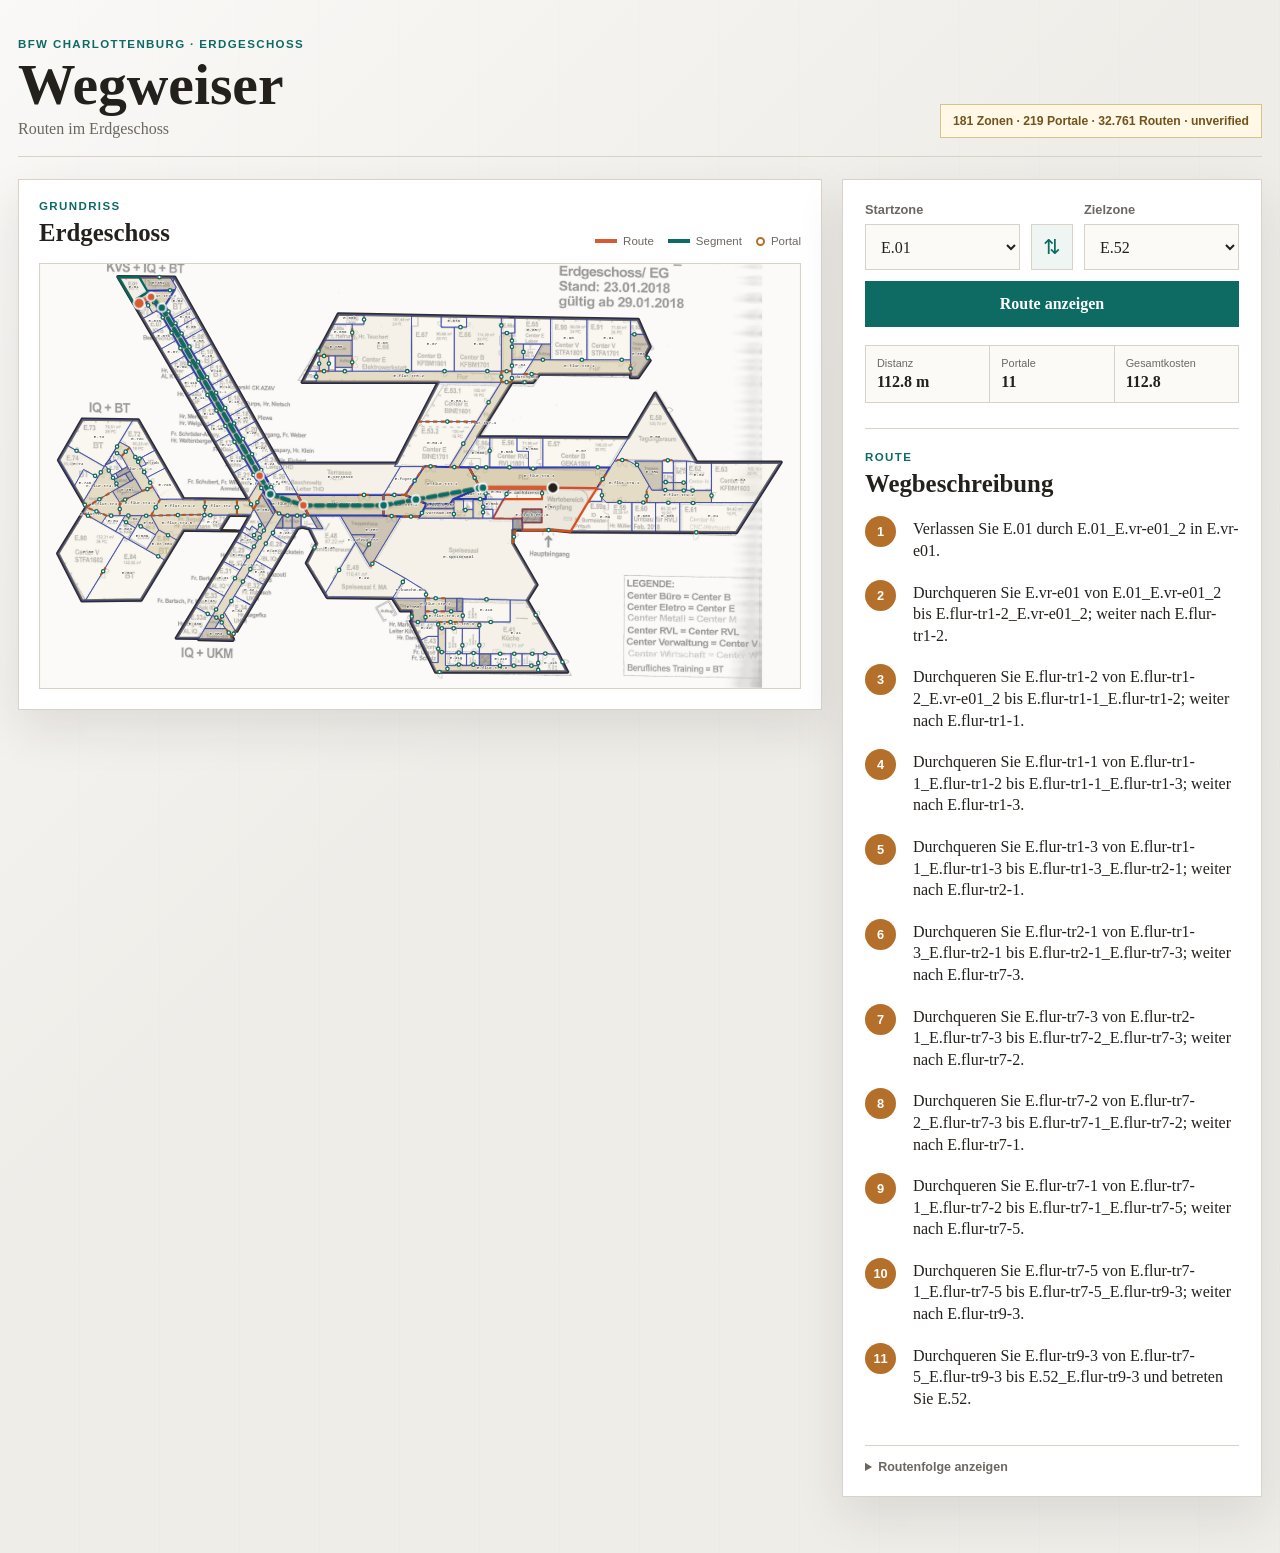
==== web/eg.html @ adda01b3 "Add EG prototype" ====
<!DOCTYPE html>
<html lang="de">
<head>
    <meta charset="UTF-8">
    <meta name="viewport" content="width=device-width, initial-scale=1.0">
    <meta name="theme-color" content="#efede8">
    <title>Wegweiser · EG-Prototyp</title>
    <link rel="stylesheet" href="eg.css?v=2">
</head>
<body>
    <main class="app-shell">
        <header class="page-header">
            <div>
                <p class="eyebrow">BFW CHARLOTTENBURG · ERDGESCHOSS</p>
                <h1>Wegweiser</h1>
                <p class="intro">Routen im Erdgeschoss</p>
            </div>
            <div class="model-status" id="model-status" role="status">Routendaten werden geladen</div>
        </header>

        <section class="workspace" aria-label="Routenplanung">
            <section class="map-panel" aria-labelledby="map-title">
                <div class="map-heading">
                    <div>
                        <p class="section-kicker">GRUNDRISS</p>
                        <h2 id="map-title">Erdgeschoss</h2>
                    </div>
                    <div class="legend" aria-label="Legende">
                        <span><i class="swatch"></i>Route</span>
                        <span><i class="swatch swatch-transit"></i>Segment</span>
                        <span><i class="swatch swatch-portal"></i>Portal</span>
                    </div>
                </div>
                <div class="map-frame" id="map-frame">
                    <div id="floor-plan" aria-label="Grundriss"></div>
                    <svg id="route-overlay" viewBox="0 0 1790 1000" preserveAspectRatio="xMidYMid meet" aria-hidden="true">
                        <g id="route-segments"></g>
                        <g id="route-markers"></g>
                    </svg>
                    <p class="map-unavailable" id="map-unavailable">Der Grundriss wird ergänzt.</p>
                </div>
            </section>

            <aside class="route-panel">
                <form id="route-form">
                    <div class="field-group">
                        <label for="start-zone">Startzone</label>
                        <select id="start-zone" name="start-zone" required></select>
                    </div>
                    <button class="swap-button" id="swap-zones" type="button" aria-label="Start und Ziel tauschen" title="Start und Ziel tauschen">⇅</button>
                    <div class="field-group">
                        <label for="target-zone">Zielzone</label>
                        <select id="target-zone" name="target-zone" required></select>
                    </div>
                    <button class="route-button" type="submit">Route anzeigen</button>
                </form>

                <div class="route-summary" id="route-summary" hidden>
                    <div class="summary-row"><span>Distanz</span><strong id="route-distance">–</strong></div>
                    <div class="summary-row"><span>Portale</span><strong id="route-portal-count">–</strong></div>
                    <div class="summary-row"><span>Gesamtkosten</span><strong id="route-cost">–</strong></div>
                </div>

                <section class="instructions" aria-labelledby="instructions-title">
                    <p class="section-kicker">ROUTE</p>
                    <h2 id="instructions-title">Wegbeschreibung</h2>
                    <ol id="instruction-list"></ol>
                    <p class="empty-state" id="empty-state">Start und Ziel wählen, um eine Route anzuzeigen.</p>
                </section>

                <details class="route-data">
                    <summary>Routenfolge anzeigen</summary>
                    <code id="canonical-route"></code>
                    <div id="state-chain" class="state-chain"></div>
                </details>
            </aside>
        </section>
    </main>
    <script src="eg.js"></script>
</body>
</html>
---- web/eg.css ----
@import url("east_wing.css");

.map-frame { aspect-ratio: 1790 / 1000; }
.map-unavailable {
    position: absolute;
    inset: 0;
    display: grid;
    place-items: center;
    margin: 0;
    color: var(--muted);
    background:
        linear-gradient(135deg, rgba(255, 255, 255, 0.7), transparent 55%),
        repeating-linear-gradient(0deg, transparent 0 39px, rgba(36, 33, 29, 0.035) 40px),
        repeating-linear-gradient(90deg, transparent 0 39px, rgba(36, 33, 29, 0.035) 40px),
        #f8f7f3;
    font: 600 0.95rem "Trebuchet MS", sans-serif;
}
.map-unavailable[hidden] { display: none; }
.model-status[data-unverified] { border-color: #d8c28d; color: #72531d; background: #fff8e6; }

@media (max-width: 680px) {
    .map-frame { min-height: 0; }
    .model-status { max-width: 100%; white-space: normal; overflow-wrap: anywhere; }
}
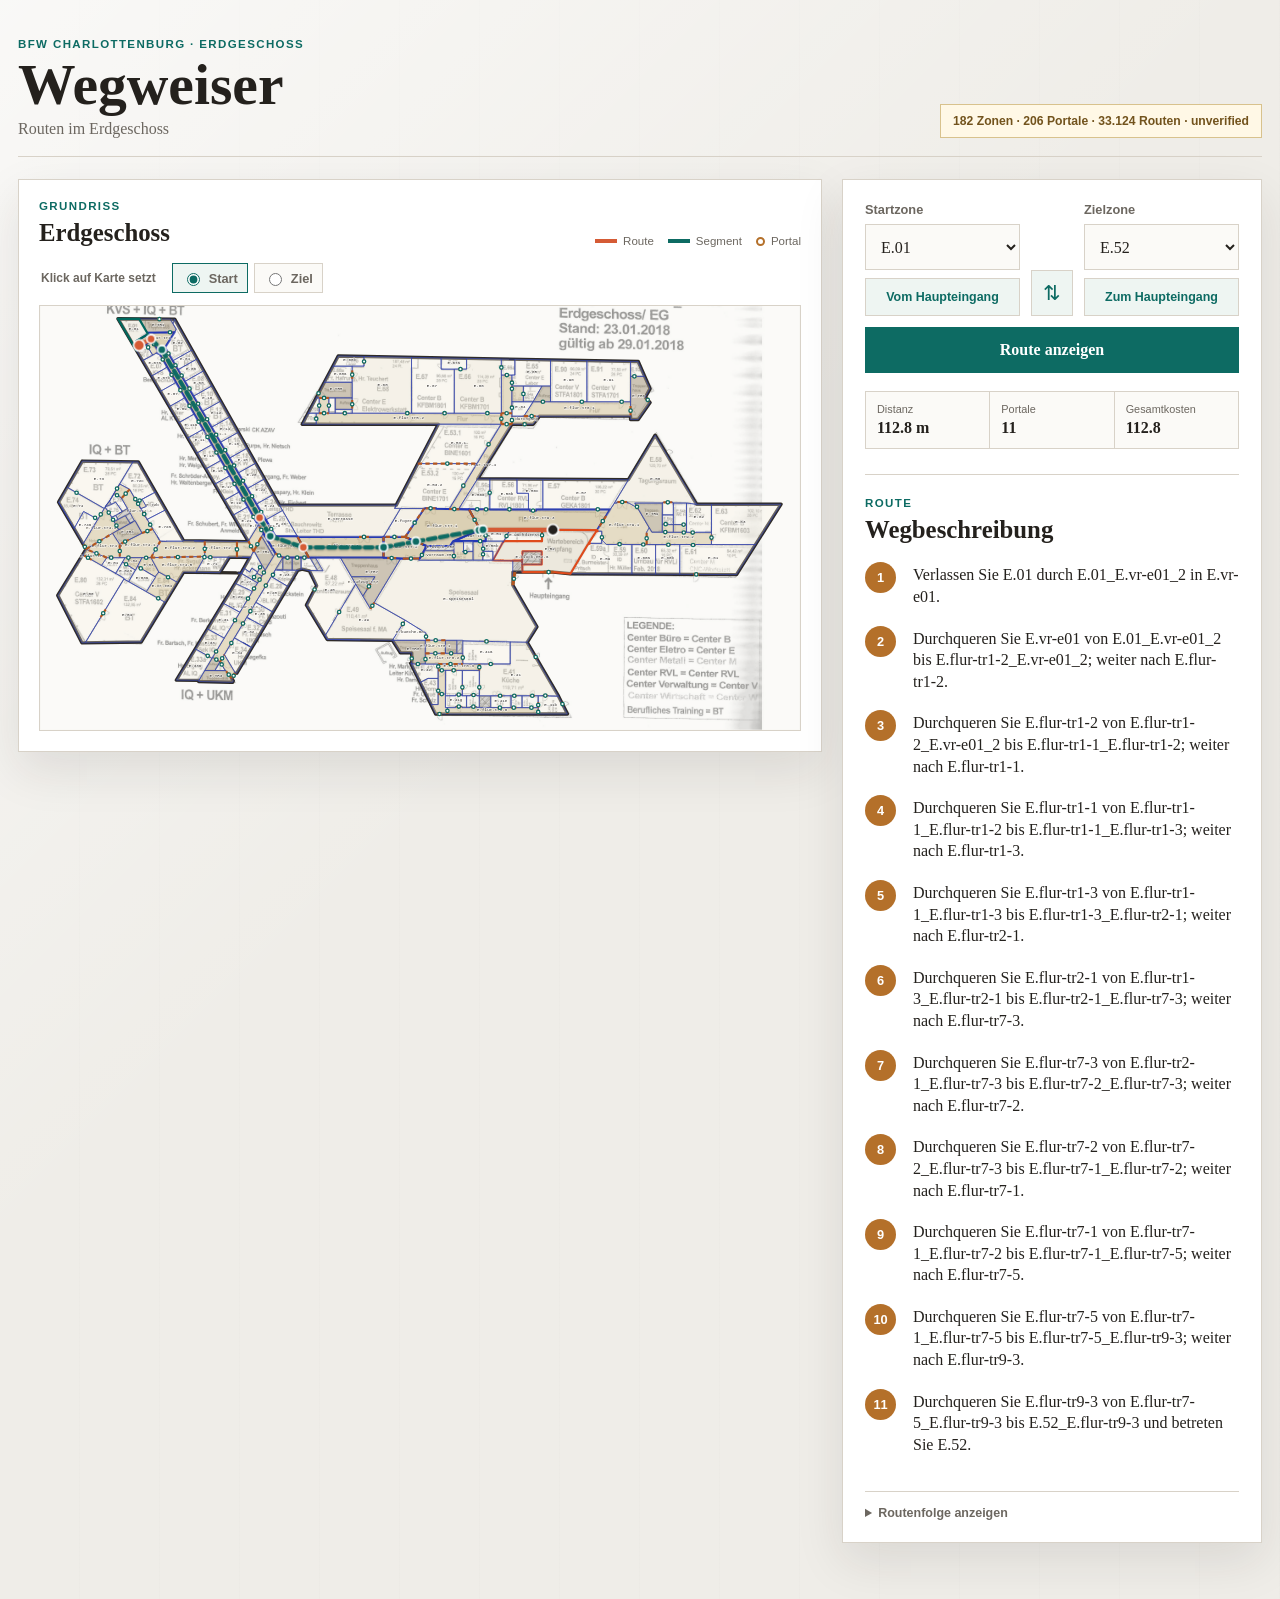
==== commit b287f2f3: "Add click-to-set route zones and main-entrance buttons Let users set Start or Ziel by clicking selec" ====
--- a/web/eg.html
+++ b/web/eg.html
@@ -31,6 +31,11 @@
                         <span><i class="swatch swatch-portal"></i>Portal</span>
                     </div>
                 </div>
+                <fieldset class="map-pick-mode" aria-label="Auf Karte auswählen als">
+                    <legend>Klick auf Karte setzt</legend>
+                    <label class="is-selected"><input type="radio" name="map-pick-endpoint" value="start" checked><span>Start</span></label>
+                    <label><input type="radio" name="map-pick-endpoint" value="target"><span>Ziel</span></label>
+                </fieldset>
                 <div class="map-frame" id="map-frame">
                     <div id="floor-plan" aria-label="Grundriss"></div>
                     <svg id="route-overlay" viewBox="0 0 1790 1000" preserveAspectRatio="xMidYMid meet" aria-hidden="true">
@@ -46,11 +51,13 @@
                     <div class="field-group">
                         <label for="start-zone">Startzone</label>
                         <select id="start-zone" name="start-zone" required></select>
+                        <button class="entrance-button" id="start-entrance" type="button" disabled>Vom Haupteingang</button>
                     </div>
                     <button class="swap-button" id="swap-zones" type="button" aria-label="Start und Ziel tauschen" title="Start und Ziel tauschen">⇅</button>
                     <div class="field-group">
                         <label for="target-zone">Zielzone</label>
                         <select id="target-zone" name="target-zone" required></select>
+                        <button class="entrance-button" id="target-entrance" type="button" disabled>Zum Haupteingang</button>
                     </div>
                     <button class="route-button" type="submit">Route anzeigen</button>
                 </form>
--- a/web/eg.css
+++ b/web/eg.css
@@ -1,6 +1,49 @@
 @import url("east_wing.css");
 
 .map-frame { aspect-ratio: 1790 / 1000; }
+.map-pick-mode {
+    display: flex;
+    align-items: center;
+    gap: 6px;
+    margin: 0 0 12px;
+    padding: 0;
+    border: 0;
+}
+.map-pick-mode legend {
+    float: left;
+    margin-right: 8px;
+    color: var(--muted);
+    font: 700 0.75rem "Trebuchet MS", sans-serif;
+}
+.map-pick-mode label {
+    display: inline-flex;
+    align-items: center;
+    gap: 6px;
+    margin: 0;
+    padding: 6px 9px;
+    border: 1px solid var(--line);
+    background: #fbfaf7;
+    cursor: pointer;
+}
+.map-pick-mode label.is-selected { border-color: var(--green); background: #eef5f2; }
+.map-pick-mode input { accent-color: var(--green); }
+.entrance-button {
+    width: 100%;
+    min-height: 38px;
+    margin-top: 8px;
+    color: var(--green);
+    background: #eef5f2;
+    font: 700 0.78rem "Trebuchet MS", sans-serif;
+}
+.entrance-button:disabled { cursor: not-allowed; opacity: 0.55; }
+#floor-plan .map-zone-selectable { cursor: pointer; }
+#floor-plan .map-zone-selectable:hover {
+    filter: brightness(1.08);
+    stroke: var(--green);
+    stroke-width: 5;
+}
+#floor-plan .map-zone-passive { cursor: not-allowed; opacity: 0.5; }
+#floor-plan .zone-label { pointer-events: none; }
 .map-unavailable {
     position: absolute;
     inset: 0;
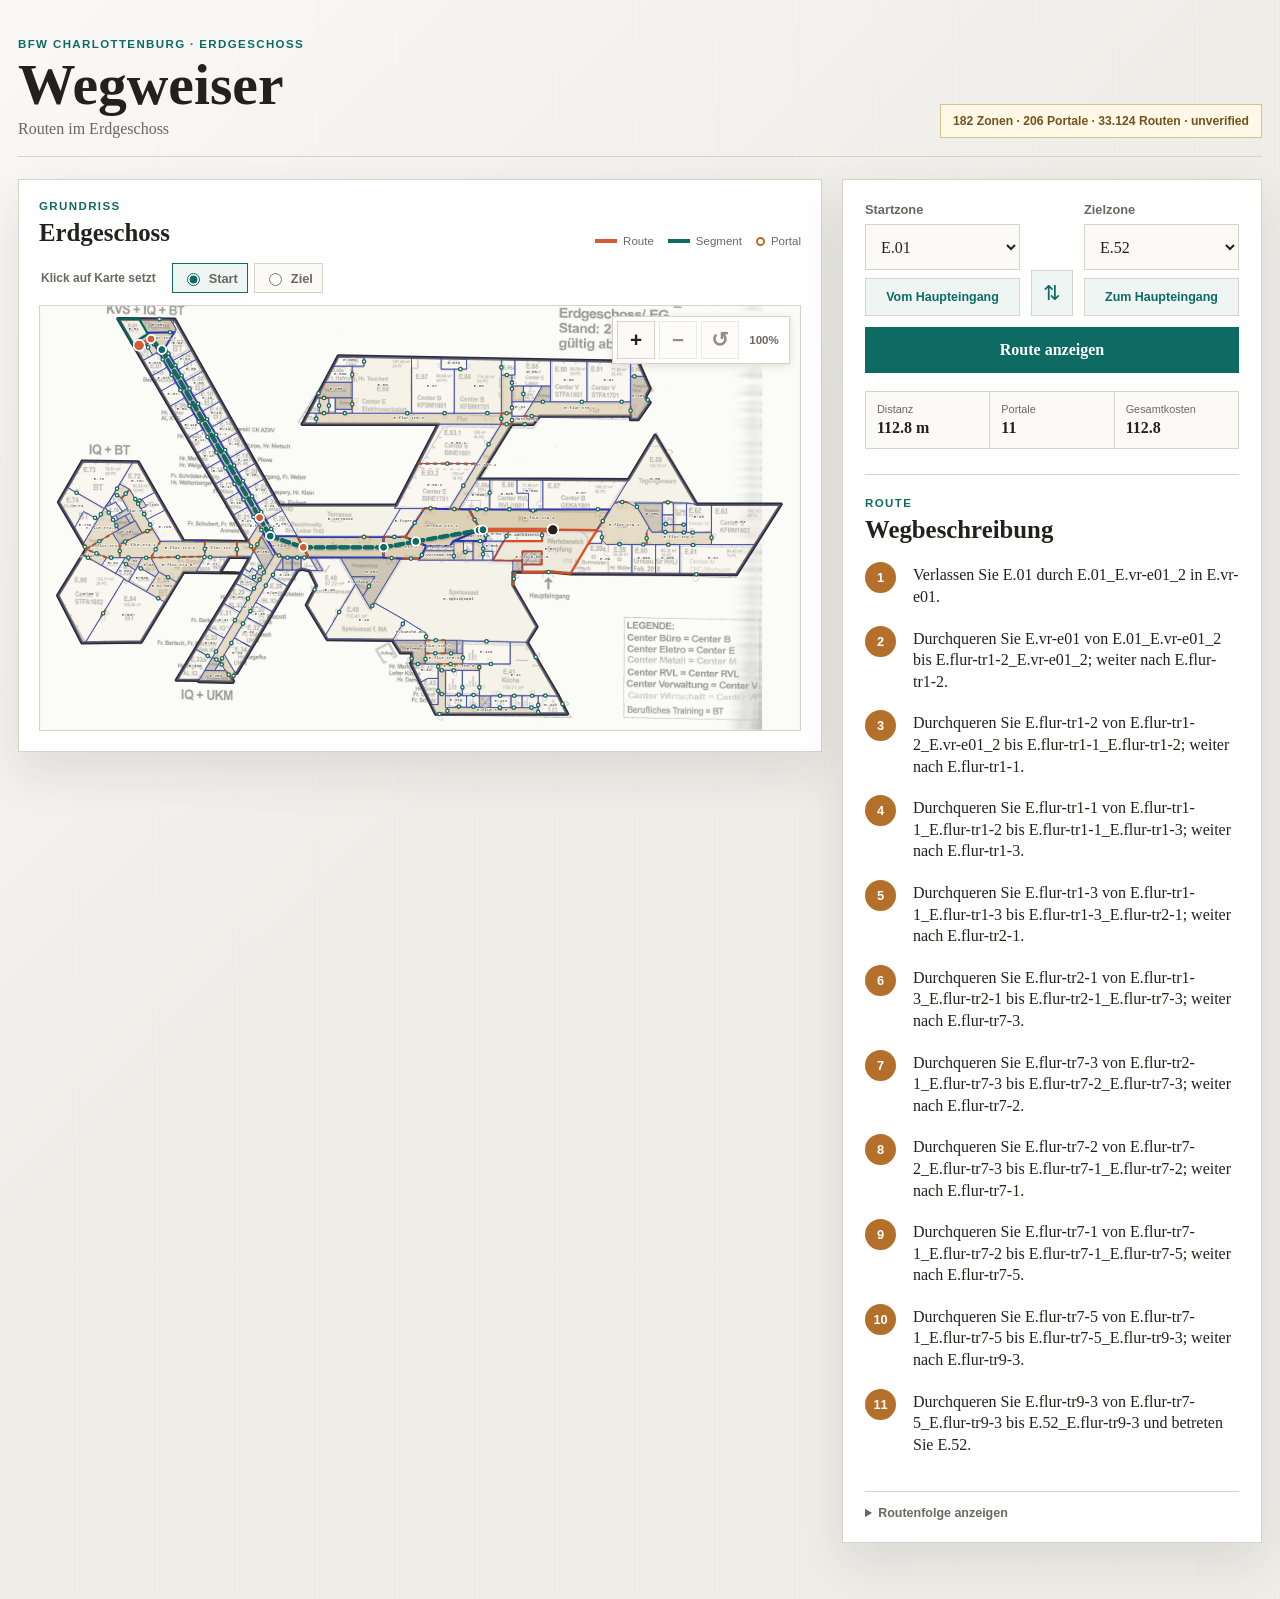
==== commit 225b88c3: "Add zoom and pan controls to EG route map - Transform the floor plan and route overlay together to p" ====
--- a/web/eg.html
+++ b/web/eg.html
@@ -37,11 +37,19 @@
                     <label><input type="radio" name="map-pick-endpoint" value="target"><span>Ziel</span></label>
                 </fieldset>
                 <div class="map-frame" id="map-frame">
-                    <div id="floor-plan" aria-label="Grundriss"></div>
-                    <svg id="route-overlay" viewBox="0 0 1790 1000" preserveAspectRatio="xMidYMid meet" aria-hidden="true">
-                        <g id="route-segments"></g>
-                        <g id="route-markers"></g>
-                    </svg>
+                    <div class="map-viewport" id="map-viewport">
+                        <div id="floor-plan" aria-label="Grundriss"></div>
+                        <svg id="route-overlay" viewBox="0 0 1790 1000" preserveAspectRatio="xMidYMid meet" aria-hidden="true">
+                            <g id="route-segments"></g>
+                            <g id="route-markers"></g>
+                        </svg>
+                    </div>
+                    <div class="map-zoom-controls" role="group" aria-label="Kartenausschnitt">
+                        <button id="zoom-in" type="button" aria-label="Karte vergrößern" title="Karte vergrößern">+</button>
+                        <button id="zoom-out" type="button" aria-label="Karte verkleinern" title="Karte verkleinern">−</button>
+                        <button id="zoom-reset" type="button" aria-label="Kartenansicht zurücksetzen" title="Kartenansicht zurücksetzen">↺</button>
+                        <output id="zoom-level" aria-live="polite">100%</output>
+                    </div>
                     <p class="map-unavailable" id="map-unavailable">Der Grundriss wird ergänzt.</p>
                 </div>
             </section>
--- a/web/eg.css
+++ b/web/eg.css
@@ -1,6 +1,48 @@
 @import url("east_wing.css");
 
-.map-frame { aspect-ratio: 1790 / 1000; }
+.map-frame { aspect-ratio: 1790 / 1000; touch-action: none; user-select: none; }
+.map-viewport {
+    position: absolute;
+    inset: 0;
+    transform-origin: top left;
+    will-change: transform;
+}
+.map-frame[data-panning="true"] { cursor: grabbing; }
+.map-frame[data-zoomed="true"] { cursor: grab; }
+.map-frame[data-panning="true"][data-zoomed="true"] { cursor: grabbing; }
+.map-zoom-controls {
+    position: absolute;
+    z-index: 2;
+    top: 10px;
+    right: 10px;
+    display: flex;
+    align-items: center;
+    gap: 4px;
+    padding: 4px;
+    border: 1px solid var(--line);
+    background: rgba(255, 255, 255, 0.96);
+    box-shadow: 0 2px 8px rgba(36, 33, 29, 0.12);
+}
+.map-zoom-controls button {
+    min-width: 38px;
+    min-height: 38px;
+    padding: 0 8px;
+    color: var(--ink);
+    background: #fbfaf7;
+    font: 700 1rem "Trebuchet MS", sans-serif;
+}
+.map-zoom-controls button:first-child,
+.map-zoom-controls button:nth-child(2),
+.map-zoom-controls button:nth-child(3) { font-size: 1.3rem; }
+.map-zoom-controls button:disabled { cursor: default; opacity: 0.5; }
+.map-zoom-controls output {
+    min-width: 42px;
+    padding: 0 4px;
+    color: var(--muted);
+    text-align: center;
+    font: 700 0.72rem "Trebuchet MS", sans-serif;
+}
+.map-frame[data-panning="true"] #floor-plan .map-zone-selectable { cursor: grabbing; }
 .map-pick-mode {
     display: flex;
     align-items: center;
@@ -63,5 +105,8 @@
 
 @media (max-width: 680px) {
     .map-frame { min-height: 0; }
+    .map-zoom-controls { top: 6px; right: 6px; gap: 2px; padding: 3px; }
+    .map-zoom-controls button { min-width: 34px; min-height: 34px; padding: 0 6px; }
+    .map-zoom-controls output { min-width: 36px; }
     .model-status { max-width: 100%; white-space: normal; overflow-wrap: anywhere; }
 }
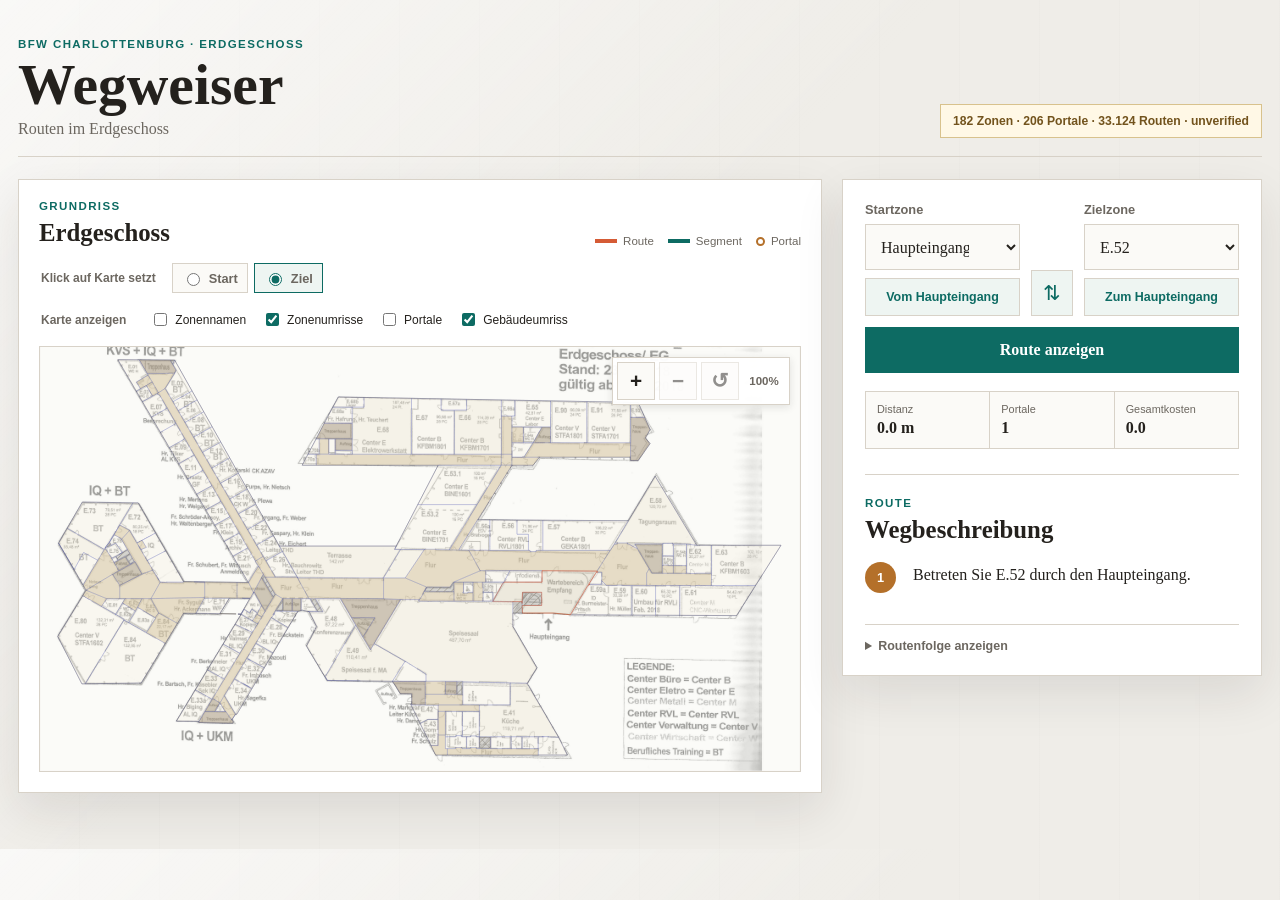
==== commit a062fbe5: "Improve map display and layer controls - Add zoom and pan while keeping route overlays aligned. - Ad" ====
--- a/web/eg.html
+++ b/web/eg.html
@@ -5,7 +5,7 @@
     <meta name="viewport" content="width=device-width, initial-scale=1.0">
     <meta name="theme-color" content="#efede8">
     <title>Wegweiser · EG-Prototyp</title>
-    <link rel="stylesheet" href="eg.css?v=2">
+    <link rel="stylesheet" href="eg.css?v=3">
 </head>
 <body>
     <main class="app-shell">
@@ -33,12 +33,19 @@
                 </div>
                 <fieldset class="map-pick-mode" aria-label="Auf Karte auswählen als">
                     <legend>Klick auf Karte setzt</legend>
-                    <label class="is-selected"><input type="radio" name="map-pick-endpoint" value="start" checked><span>Start</span></label>
-                    <label><input type="radio" name="map-pick-endpoint" value="target"><span>Ziel</span></label>
+                    <label><input type="radio" name="map-pick-endpoint" value="start"><span>Start</span></label>
+                    <label class="is-selected"><input type="radio" name="map-pick-endpoint" value="target" checked><span>Ziel</span></label>
                 </fieldset>
-                <div class="map-frame" id="map-frame">
+                <fieldset class="map-display-options">
+                    <legend>Karte anzeigen</legend>
+                    <label><input id="toggle-zone-names" type="checkbox"> Zonennamen</label>
+                    <label><input id="toggle-zone-outlines" type="checkbox" checked> Zonenumrisse</label>
+                    <label><input id="toggle-portals" type="checkbox"> Portale</label>
+                    <label><input id="toggle-building-outline" type="checkbox" checked> Gebäudeumriss</label>
+                </fieldset>
+                <div class="map-frame" id="map-frame" data-show-portals="false">
                     <div class="map-viewport" id="map-viewport">
-                        <div id="floor-plan" aria-label="Grundriss"></div>
+                        <div id="floor-plan" data-show-zone-names="false" data-show-zone-outlines="true" data-show-portals="false" data-show-building-outline="true" aria-label="Grundriss"></div>
                         <svg id="route-overlay" viewBox="0 0 1790 1000" preserveAspectRatio="xMidYMid meet" aria-hidden="true">
                             <g id="route-segments"></g>
                             <g id="route-markers"></g>
--- a/web/eg.css
+++ b/web/eg.css
@@ -10,6 +10,18 @@
 .map-frame[data-panning="true"] { cursor: grabbing; }
 .map-frame[data-zoomed="true"] { cursor: grab; }
 .map-frame[data-panning="true"][data-zoomed="true"] { cursor: grabbing; }
+#route-overlay .route-segment {
+    stroke-width: var(--route-stroke-width);
+    filter: none;
+    vector-effect: non-scaling-stroke;
+}
+#route-overlay .route-segment.transit {
+    stroke-dasharray: var(--route-dash-length) var(--route-dash-gap);
+}
+#route-overlay .route-marker {
+    stroke-width: var(--route-marker-stroke-width);
+    vector-effect: non-scaling-stroke;
+}
 .map-zoom-controls {
     position: absolute;
     z-index: 2;
@@ -69,6 +81,32 @@
 }
 .map-pick-mode label.is-selected { border-color: var(--green); background: #eef5f2; }
 .map-pick-mode input { accent-color: var(--green); }
+.map-display-options {
+    display: flex;
+    flex-wrap: wrap;
+    align-items: center;
+    gap: 4px 12px;
+    margin: 0 0 12px;
+    padding: 0;
+    border: 0;
+}
+.map-display-options legend {
+    float: left;
+    margin-right: 8px;
+    color: var(--muted);
+    font: 700 0.75rem "Trebuchet MS", sans-serif;
+}
+.map-display-options label {
+    display: inline-flex;
+    align-items: center;
+    gap: 5px;
+    margin: 0;
+    padding: 5px 2px;
+    color: var(--ink);
+    cursor: pointer;
+    font: 0.75rem "Trebuchet MS", sans-serif;
+}
+.map-display-options input { accent-color: var(--green); }
 .entrance-button {
     width: 100%;
     min-height: 38px;
@@ -84,8 +122,31 @@
     stroke: var(--green);
     stroke-width: 5;
 }
+#floor-plan .zone { vector-effect: non-scaling-stroke; stroke-width: 1.6px; }
+#floor-plan .shell { stroke-width: var(--shell-stroke-width); }
+#floor-plan .portal-line {
+    vector-effect: non-scaling-stroke;
+    stroke-width: var(--portal-stroke-width);
+}
+#floor-plan .portal-line--exit { stroke-width: var(--portal-exit-stroke-width); }
+#floor-plan .portal-point { vector-effect: non-scaling-stroke; stroke-width: var(--portal-point-stroke-width); }
+#floor-plan .zone { stroke-width: var(--zone-stroke-width); }
+#floor-plan .map-zone-selectable:hover,
+#floor-plan .route-zone,
+#floor-plan .start-zone,
+#floor-plan .target-zone { stroke-width: var(--zone-emphasis-stroke-width); }
 #floor-plan .map-zone-passive { cursor: not-allowed; opacity: 0.5; }
+#floor-plan[data-show-zone-names="false"] .zone-label { display: none; }
 #floor-plan .zone-label { pointer-events: none; }
+#floor-plan[data-show-zone-outlines="false"] .zone { stroke: transparent; }
+#floor-plan[data-show-zone-outlines="true"] .zone { stroke-opacity: 0.5; }
+#floor-plan[data-show-zone-outlines="true"] .route-zone,
+#floor-plan[data-show-zone-outlines="true"] .start-zone,
+#floor-plan[data-show-zone-outlines="true"] .target-zone { stroke-opacity: 0.75; }
+#floor-plan[data-show-portals="false"] #portals { display: none; }
+#map-frame[data-show-portals="false"] #route-markers { display: none; }
+#floor-plan[data-show-building-outline="false"] #shell { display: none; }
+#floor-plan[data-show-building-outline="true"] .shell { stroke-opacity: 0.55; }
 .map-unavailable {
     position: absolute;
     inset: 0;
